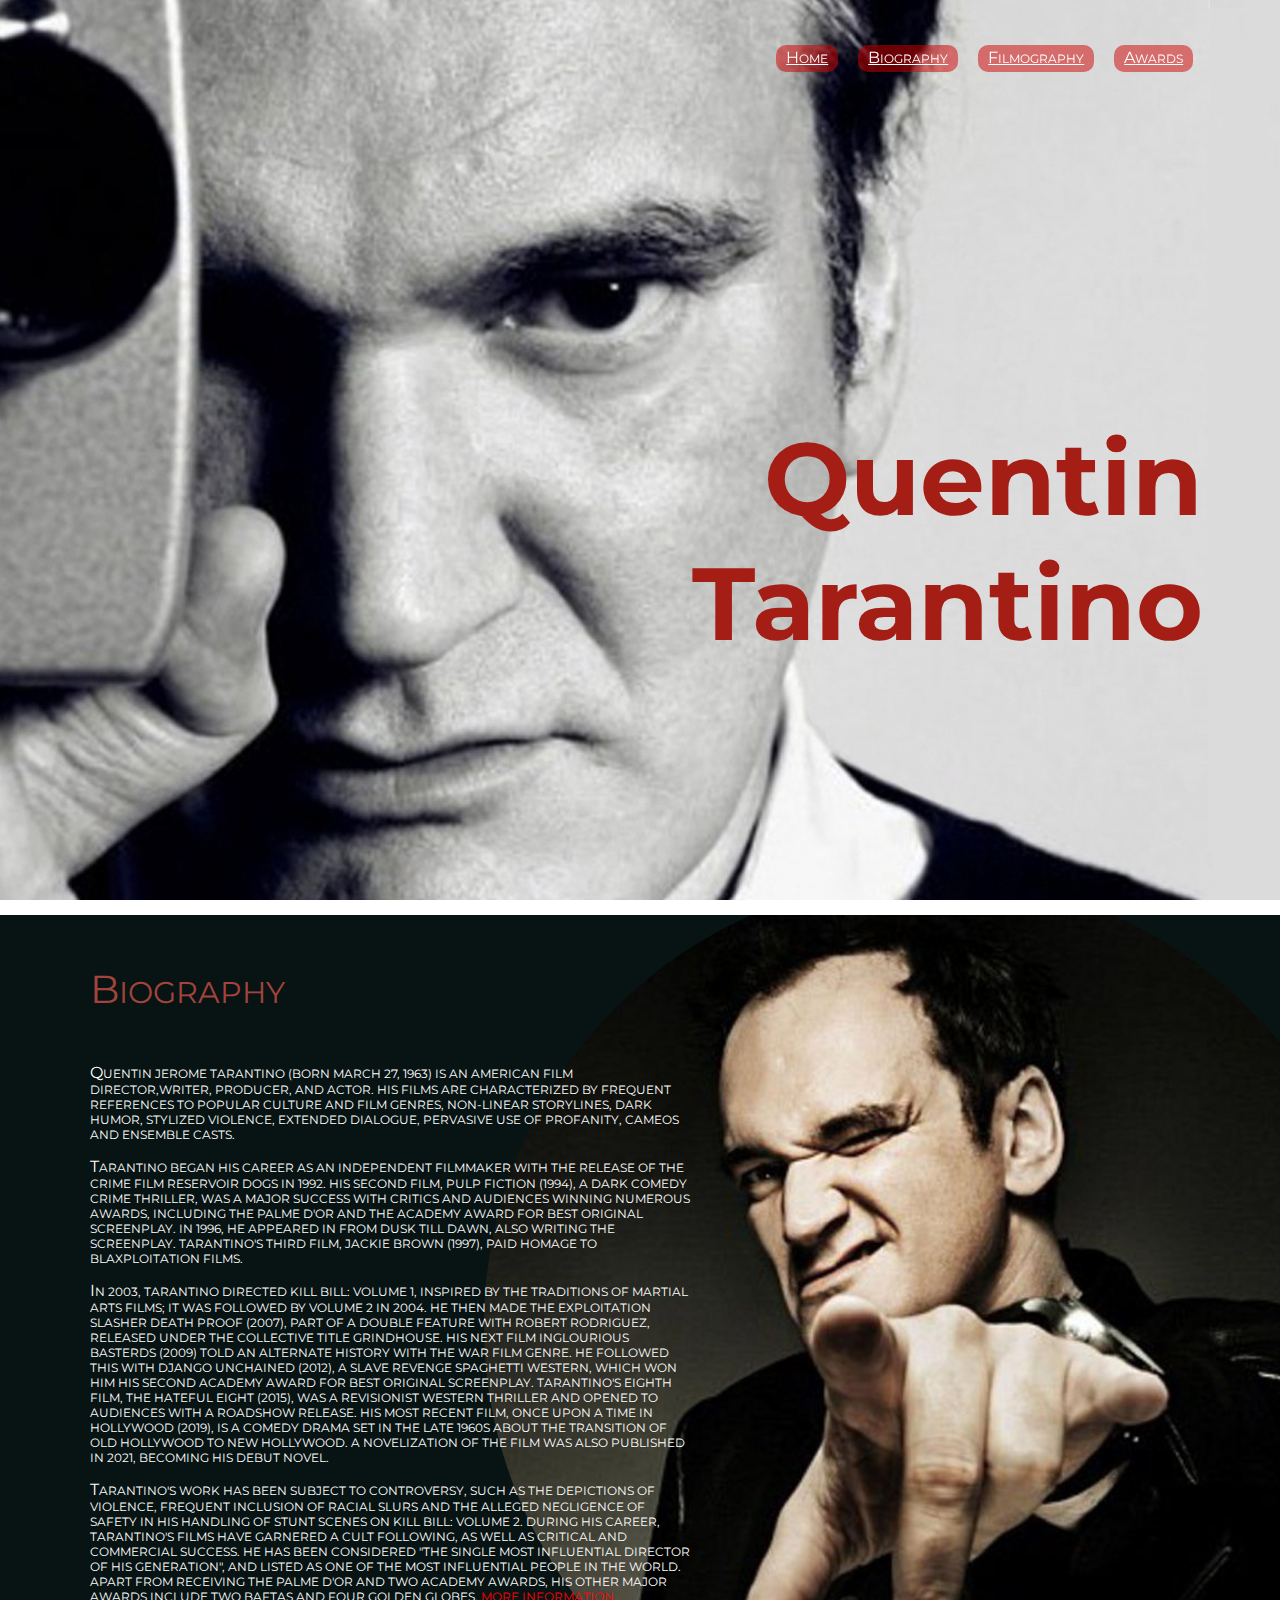
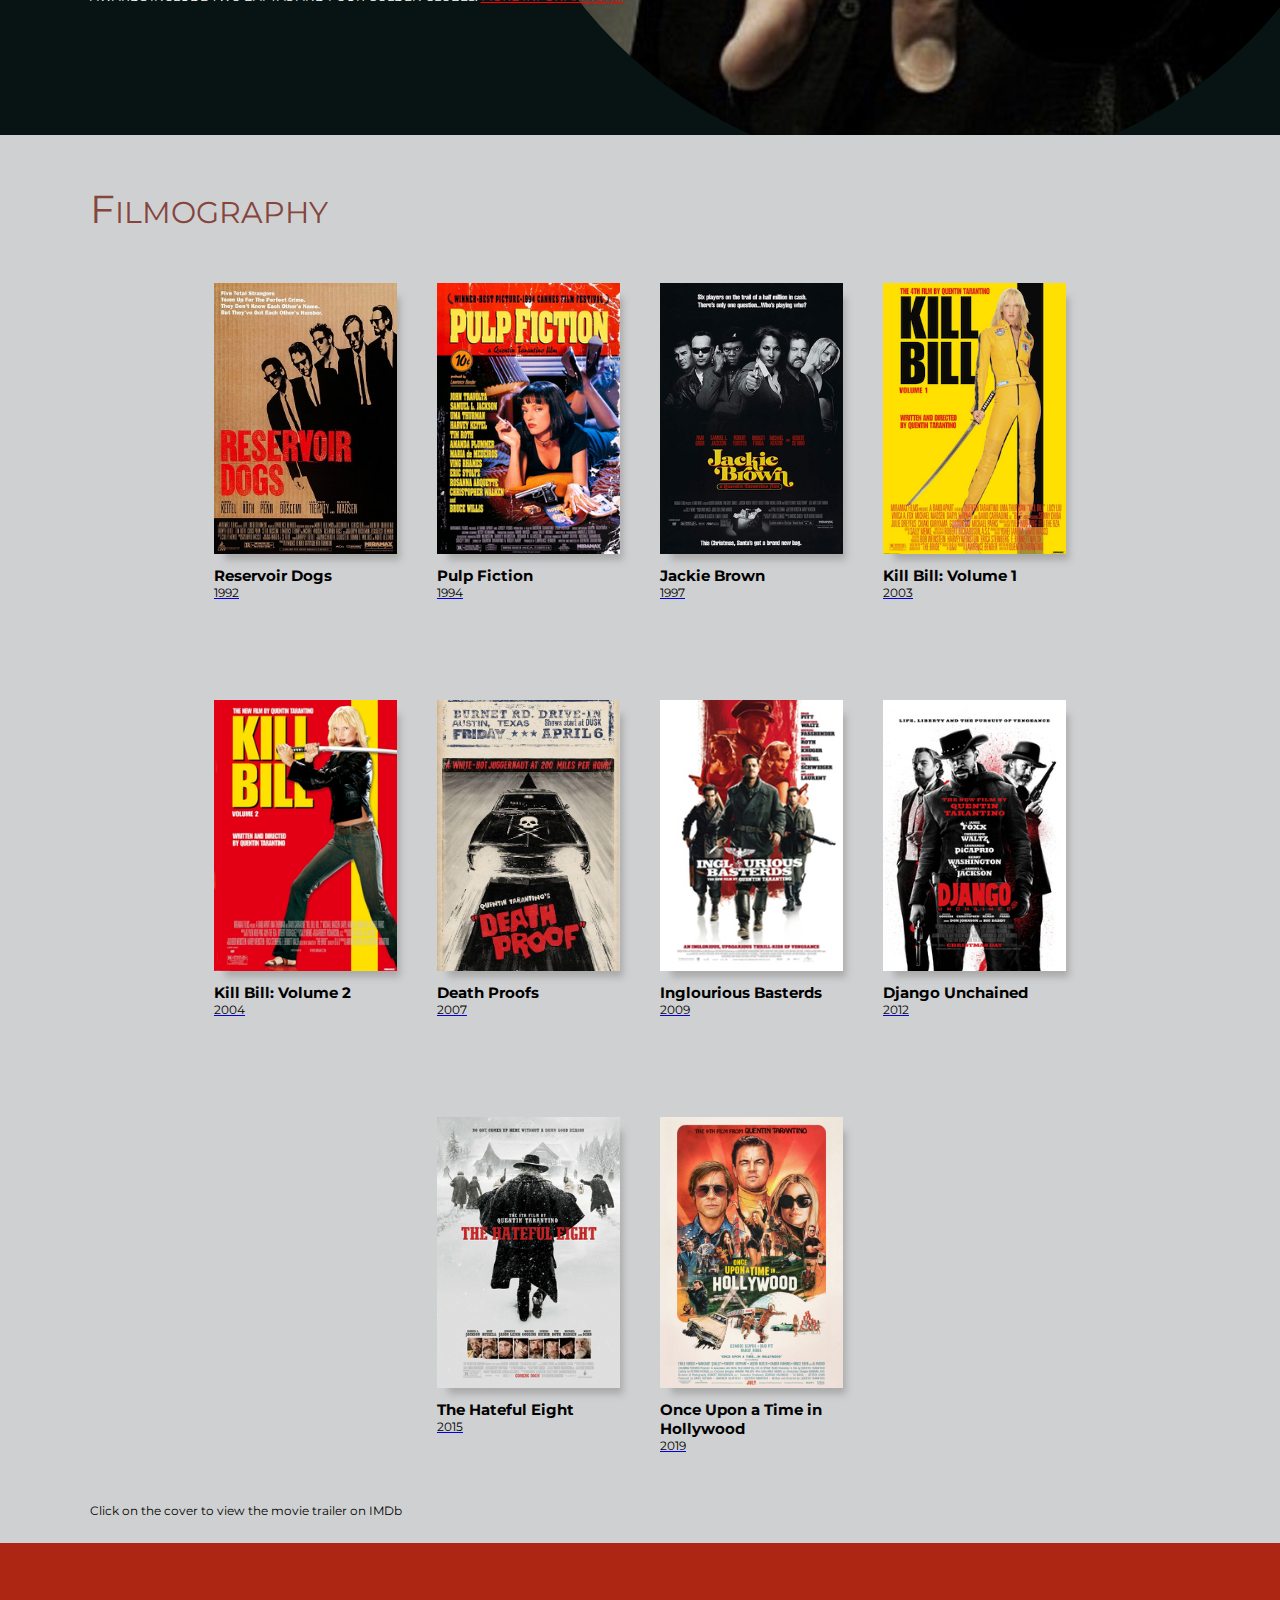
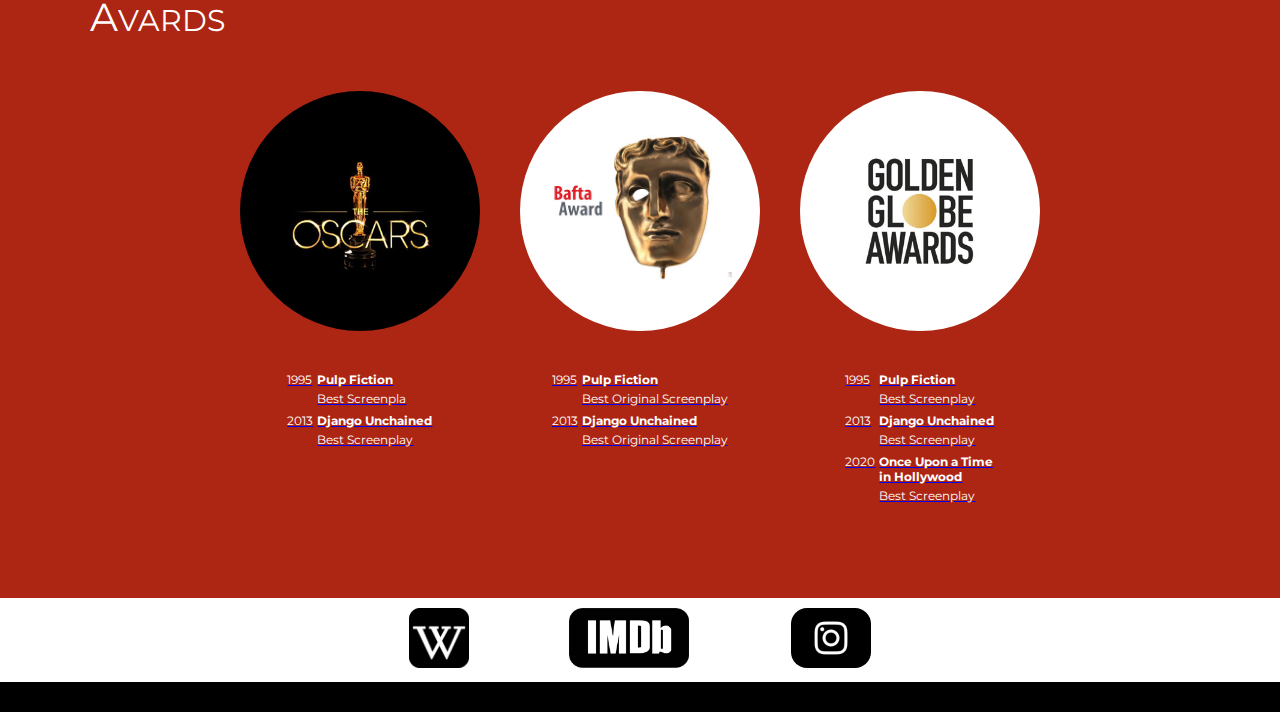
==== index.html @ 6a71b743 "Step1 Menu" ====
<!DOCTYPE html>
<html>
<head>
	<meta charset="utf-8">
	<meta name="viewport" content="width=device-width, initial-scale=1">
	<title>Quentin Tarantino</title>
	<link rel="stylesheet" type="text/css" href="style.css">
	<link rel="preconnect" href="https://fonts.googleapis.com">
	<link rel="preconnect" href="https://fonts.gstatic.com" crossorigin>
	<link href="https://fonts.googleapis.com/css2?family=Montserrat:wght@200;400;700&display=swap" rel="stylesheet">
</head>
<body>
	<header>
		
	</header>
<!-- Content of the document -->
	<main class="mane-contayner">
<!-- Верхнее меню навигации -->
		<!-- Для больших экранов -->
		<nav class="top-menu full-screen layer-2">
			<a class="top-menu" href="#home">HOME</a>
			<a class="top-menu" href="#biography">BIOGRAPHY</a>
			<a class="top-menu" href="#filmography">FILMOGRAPHY</a>
			<a class="top-menu" href="#awards">AWARDS</a>
		</nav>
		<!-- Для маленькиз экранов -->
		<div class="side-menu-button layer-2">X</div>
		<nav class="side-menu small-screen layer-2">
			<a class="side-menu" href="#home">HOME</a>
			<a class="side-menu" href="#biography">BIOGRAPHY</a>
			<a class="side-menu" href="#filmography">FILMOGRAPHY</a>
			<a class="side-menu" href="#awards">AWARDS</a>
		</nav>

<!-- Страница 01 -->
		<section class="page-01 herro-name layer-0">
			<div id="herro-name">
				<p>Quentin<br>Tarantino</p>
			</div>
		</section>
		<!-- Вспомогательный элемент для отображения первой страницы -->
		<section id="home" class="page-01-additional">
			<div class="page-01-additional"></div>
		</section>

		<!-- Страница 02 -->
		<section id="biography" class="page-02 herro-biography layer-1">
			<article class="herro-biography layer-2">
				<header class="herro-biography">
					<p class="header">BIOGRAPHY</p>
				</header>
				<main class="herro-biography">
					<p class="article-text-p1">
						QUENTIN JEROME TARANTINO (BORN MARCH 27, 1963) IS AN AMERICAN FILM DIRECTOR,WRITER, PRODUCER, AND ACTOR. HIS FILMS ARE CHARACTERIZED BY FREQUENT REFERENCES TO POPULAR CULTURE AND FILM GENRES, NON-LINEAR STORYLINES, DARK HUMOR, STYLIZED VIOLENCE, EXTENDED DIALOGUE, PERVASIVE USE OF PROFANITY, CAMEOS AND ENSEMBLE CASTS. 
					</p>
					<p class="article-text-p2">
						TARANTINO BEGAN HIS CAREER AS AN INDEPENDENT FILMMAKER WITH THE RELEASE OF THE CRIME FILM RESERVOIR DOGS IN 1992. HIS SECOND FILM, PULP FICTION (1994), A DARK COMEDY CRIME THRILLER, WAS A MAJOR SUCCESS WITH CRITICS AND AUDIENCES WINNING NUMEROUS AWARDS, INCLUDING THE PALME D'OR AND THE ACADEMY AWARD FOR BEST ORIGINAL SCREENPLAY. IN 1996, HE APPEARED IN FROM DUSK TILL DAWN, ALSO WRITING THE SCREENPLAY. TARANTINO'S THIRD FILM, JACKIE BROWN (1997), PAID HOMAGE TO BLAXPLOITATION FILMS.
					</p>
					<p class="article-text-p3">
						IN 2003, TARANTINO DIRECTED KILL BILL: VOLUME 1, INSPIRED BY THE TRADITIONS OF MARTIAL ARTS FILMS; IT WAS FOLLOWED BY VOLUME 2 IN 2004. HE THEN MADE THE EXPLOITATION SLASHER DEATH PROOF (2007), PART OF A DOUBLE FEATURE WITH ROBERT RODRIGUEZ, RELEASED UNDER THE COLLECTIVE TITLE GRINDHOUSE. HIS NEXT FILM INGLOURIOUS BASTERDS (2009) TOLD AN ALTERNATE HISTORY WITH THE WAR FILM GENRE. HE FOLLOWED THIS WITH DJANGO UNCHAINED (2012), A SLAVE REVENGE SPAGHETTI WESTERN, WHICH WON HIM HIS SECOND ACADEMY AWARD FOR BEST ORIGINAL SCREENPLAY. TARANTINO'S EIGHTH FILM, THE HATEFUL EIGHT (2015), WAS A REVISIONIST WESTERN THRILLER AND OPENED TO AUDIENCES WITH A ROADSHOW RELEASE. HIS MOST RECENT FILM, ONCE UPON A TIME IN HOLLYWOOD (2019), IS A COMEDY DRAMA SET IN THE LATE 1960S ABOUT THE TRANSITION OF OLD HOLLYWOOD TO NEW HOLLYWOOD. A NOVELIZATION OF THE FILM WAS ALSO PUBLISHED IN 2021, BECOMING HIS DEBUT NOVEL.
					</p>
					<p class="article-text-p4">
						TARANTINO'S WORK HAS BEEN SUBJECT TO CONTROVERSY, SUCH AS THE DEPICTIONS OF VIOLENCE, FREQUENT INCLUSION OF RACIAL SLURS AND THE ALLEGED NEGLIGENCE OF SAFETY IN HIS HANDLING OF STUNT SCENES ON KILL BILL: VOLUME 2. DURING HIS CAREER, TARANTINO'S FILMS HAVE GARNERED A CULT FOLLOWING, AS WELL AS CRITICAL AND COMMERCIAL SUCCESS. HE HAS BEEN CONSIDERED "THE SINGLE MOST INFLUENTIAL DIRECTOR OF HIS GENERATION", AND LISTED AS ONE OF THE MOST INFLUENTIAL PEOPLE IN THE WORLD. APART FROM RECEIVING THE PALME D'OR AND TWO ACADEMY AWARDS, HIS OTHER MAJOR AWARDS INCLUDE TWO BAFTAS AND FOUR GOLDEN GLOBES. <a class="article-text-p4" href="https://en.wikipedia.org/wiki/Quentin_Tarantino">
						MORE INFORMATION...</a>
					</p>
				</main>					
			</article>
			<div class="herro-biography">
				<img class="herro-biography" src="Images/back-ground-02.jpg" alt="">
			</div>
		</section>


<!-- Страница 03 -->
		<section id="filmography" class="page-03 herro-filmography layer-1">
			<article class="herro-filmography">
				<header class="herro-filmography">
					<p>FILMOGRAPHY</p>
				</header>
				<Main class="herro-filmography">
	<!-- Описание фильма 01-->
					<a href="https://www.imdb.com/video/vi3028484377/?playlistId=tt0105236?ref_=ext_shr_lnk" target="_blank" class="movie">
						<div class="cover">
							<img src="Images/movie-01.png" alt="No image">
						</div>
						<div class="movie-name">
							<p>Reservoir Dogs</p>
						</div>
						<div class="movie-year">
							<p>1992</p>
						</div>
					</a>
	<!-- Конец описания фильма -->

	<!-- Описание фильма 02-->
					<a href="https://www.imdb.com/video/vi2620371481/?playlistId=tt0110912?ref_=ext_shr_lnk" target="_blank" class="movie">
						<div class="cover">
							<img src="Images/movie-02.jpg" alt="No image">
						</div>
						<div class="movie-name">
							<p>Pulp Fiction</p>
						</div>
						<div class="movie-year">
							<p>1994</p>
						</div>
					</a>
				<!-- Конец описания фильма -->

					<!-- Описание фильма 03-->
					<a href="https://www.imdb.com/video/vi1667021593/?playlistId=tt0119396?ref_=ext_shr_lnk" target="_blank" class="movie">
						<div class="cover">
							<img src="Images/movie-03.png" alt="No image">
						</div>
						<div class="movie-name">
							<p>Jackie Brown</p>
						</div>
						<div class="movie-year">
							<p>1997</p>
						</div>
					</a>
				<!-- Конец описания фильма -->

					<!-- Описание фильма 04-->
					<a href="https://www.imdb.com/video/vi3102711321/?playlistId=tt0266697?ref_=ext_shr_lnk" target="_blank" class="movie">
						<div class="cover">
							<img src="Images/movie-04.png" alt="No image">
						</div>
						<div class="movie-name">
							<p>Kill Bill: Volume 1</p>
						</div>
						<div class="movie-year">
							<p>2003</p>
						</div>
					</a>
				<!-- Конец описания фильма -->

					<!-- Описание фильма 05-->
					<a href="https://www.imdb.com/video/vi405667865/?playlistId=tt0378194?ref_=ext_shr_lnk" target="_blank" class="movie">
						<div class="cover">
							<img src="Images/movie-05.png" alt="No image">
						</div>
						<div class="movie-name">
							<p>Kill Bill: Volume 2</p>
						</div>
						<div class="movie-year">
							<p>2004</p>
						</div>
					</a>
				<!-- Конец описания фильма -->

					<!-- Описание фильма 06-->
					<a href="https://www.imdb.com/video/vi840277017/?playlistId=tt1028528?ref_=ext_shr_lnk" target="_blank" class="movie">
						<div class="cover">
							<img src="Images/movie-06.png" alt="No image">
						</div>
						<div class="movie-name">
							<p>Death Proofs</p>
						</div>
						<div class="movie-year">
							<p>2007</p>
						</div>
					</a>
				<!-- Конец описания фильма 07-->

					<!-- Описание фильма -->
					<a href="https://www.imdb.com/video/vi3738173977/?playlistId=tt0361748?ref_=ext_shr_lnk" target="_blank" class="movie">
						<div class="cover">
							<img src="Images/movie-07.jpg" alt="No image">
						</div>
						<div class="movie-name">
							<p>Inglourious Basterds</p>
						</div>
						<div class="movie-year">
							<p>2009</p>
						</div>
					</a>
				<!-- Конец описания фильма -->

					<!-- Описание фильма 08-->
					<a href="https://www.imdb.com/video/vi2291574553/?playlistId=tt1853728?ref_=ext_shr_lnk" target="_blank" class="movie">
						<div class="cover">
							<img src="Images/movie-08.jpg" alt="No image">
						</div>
						<div class="movie-name">
							<p>Django Unchained</p>
						</div>
						<div class="movie-year">
							<p>2012</p>
						</div>
					</a>
				<!-- Конец описания фильма -->

					<!-- Описание фильма 09-->
					<a href="https://www.imdb.com/video/vi2079306521/?playlistId=tt3460252?ref_=ext_shr_lnk" target="_blank" class="movie">
						<div class="cover">
							<img src="Images/movie-09.jpg" alt="No image">
						</div>
						<div class="movie-name">
							<p>The Hateful Eight</p>
						</div>
						<div class="movie-year">
							<p>2015</p>
						</div>
					</a>
				<!-- Конец описания фильма -->

					<!-- Описание фильма 10-->
					<a href="https://www.imdb.com/video/vi1385741849/?playlistId=tt7131622?ref_=ext_shr_lnk" target="_blank" class="movie">
						<div class="cover">
							<img src="Images/movie-10.png" alt="No image">
						</div>
						<div class="movie-name">
							<p>Once Upon a Time in Hollywood</p>
						</div>
						<div class="movie-year">
							<p>2019</p>
						</div>
					</a>
				<!-- Конец описания фильма -->
			</Main>
			<footer class="herro-filmography">
				<p>Click on the cover to view the movie trailer on IMDb</p>
			</footer>
			</article>
		</section>


		<!-- Страница 04 -->
		<section id="awards" class="page-04 herro-avards layer-1">
			<article class="herro-avards">
				<header class="herro-avards">
					<p class="header">AVARDS</p>
				</header>
				<main class="herro-avards">
	<!-- Описание награды 01-->
					<a href="https://www.oscars.org/search/site/tarantino" target="_blank" class="avard">
						<div class="avard-image">
							<img src="Images/reward-01.jpg" alt="No image">
						</div>
						<table class="avard-date-table">
							<!-- blok 01 -->
							<tr>
								<td class="avard-year">1995</td>
								<td class="movie-name">Pulp Fiction</td>
							</tr>
							<tr>
								<td></td>
								<td class="avard-name">Best Screenpla</td>
							</tr>
							<!-- blok 02 -->
							<tr>
								<td class="avard-year">2013</td>
								<td class="movie-name">Django Unchained</td>
							</tr>
							<tr>
								<td></td>
								<td class="avard-name">Best Screenplay</td>
							</tr>
						</table>
					</a>

					<!-- Описание награды 02-->
					<a href="https://www.bafta.org/search/bafta/quentin" target="_blank" class="avard">
						<div class="avard-image">
							<img src="Images/reward-02.jpg" alt="No image">
						</div>
						<table class="avard-date-table">
							<!-- blok 01 -->
							<tr>
								<td class="avard-year">1995</td>
								<td class="movie-name">Pulp Fiction</td>
							</tr>
							<tr>
								<td></td>
								<td class="avard-name">Best Original Screenplay</td>
							</tr>
							<!-- blok 02 -->
							<tr>
								<td class="avard-year">2013</td>
								<td class="movie-name">Django Unchained</td>
							</tr>
							<tr>
								<td></td>
								<td class="avard-name">Best Original Screenplay</td>
							</tr>
						</table>
					</a>

					<!-- Описание награды 03-->
					<a href="https://www.goldenglobes.com/person/quentin-tarantino" target="_blank" class="avard">
						<div class="avard-image">
							<img src="Images/reward-03.jpg" alt="No image">
						</div>
						<table class="avard-date-table">
							<!-- blok 01 -->
							<tr>
								<td class="avard-year">1995</td>
								<td class="movie-name">Pulp Fiction</td>
							</tr>
							<tr>
								<td></td>
								<td class="avard-name">Best Screenplay</td>
							</tr>
							<!-- blok 02 -->
							<tr>
								<td class="avard-year">2013</td>
								<td class="movie-name">Django Unchained</td>
							</tr>
							<tr>
								<td></td>
								<td class="avard-name">Best Screenplay</td>
							</tr>
							<!-- blok 03 -->
							<tr>
								<td class="avard-year">2020</td>
								<td class="movie-name">Once Upon a Time<br> in Hollywood</td>
							</tr>
							<tr>
								<td></td>
								<td class="avard-name">Best Screenplay</td>
							</tr>
						</table>
					</a>

					<!-- Конец описания наград -->
				</main>
			</article>
		</section>
	</main>
	<footer class="final-footer layer-1">
		<a href="https://en.wikipedia.org/wiki/Quentin_Tarantino" target="_blank">
			<img id="wic" src="Images/icon-01.png" alt="">
		</a>
		<a href="https://www.imdb.com/name/nm0000233/?ref_=nv_sr_srsg_1" target="_blank">
			<img id="imdb" src="Images/icon-03.png" alt="">
		</a>
		<a href="https://www.instagram.com/tarantinoxx/" target="_blank">
			<img id="inst" src="Images/icon-02.jpg" alt="">
		</a>
		<div class="black-line"></div>
	</footer>
</body>
</html>
---- style.css ----
body{
	margin: 0;
}

*{
	margin: 0;
	font-family: Montserrat;

}

/*-------- Полоса меню ----------------*/
.top-menu{
	display: inline-block;
}

nav.top-menu{
	position: fixed;
	display: flex;
	top: 5%;
	right:6%;
	justify-content: space-around;
}

nav a{
	box-sizing: border-box;
	margin: 0 10px;
	padding: 3px 10px 5px 10px;
	font-size: 12px;
	color: rgb(255, 255, 255);
	background-color: rgba(210, 0, 0, 0.5);
	border-radius: 10px;
}

nav a:hover{
	background-color: rgb(200, 0, 0);
	transform: scale(1.2);
}

.side-menu-button{
	display: block;
}

/*-------- Первая станица -----------------*/
/*Начинаем описание первой страницы*/
section.page-01{
	display: block;
	position: fixed;
	top:0;
	left: 0;
	width: 100vw;
	height: 100vh;
	background-image: url("Images/back-ground-01.jpg");
	background-size: cover;

}

#herro-name{
	display: inline-block;
	position: absolute;
	bottom: 26%;
	right:6%;
	font-size: 8vw;
	font-weight: 700;
	color: rgb(165, 30, 22);
	text-align:right;
}

/* Дополнительная страница для верного отображения */
 .page-01-additional{
	display: inline-block;
	position: relative;
	width: 100vw;
	height: 100vh;

}

/*-------- Вторая станица ----------------*/
/*Начинаем описание второй страницы*/
section.page-02{
	display: inline-block;
	position: relative;
	min-height: 800px;
	background: rgb(8, 20, 20);
	width: 100%;
	padding-bottom: 20px;
	overflow: hidden;
}

/*Определяем свойство статьи*/
article.herro-biography{
	position: relative;
	left: 7%;
	width: 50%;
	max-width: 600px;
	color: white;
	margin-bottom: 20px;
}

/*Работаем с заголовком статьи*/
section.page-02 header{
	margin-top: 50px;
	margin-bottom: 50px;
	color: rgb(163 68 60);
	font-size: 30px;
}

/*Определяем текст статьи*/
article.herro-biography main p {
	font-size: 12px;
	margin-top: 15px;
}

/*Ссылка на Wik */
a.article-text-p4{
	color:red;
}

/* Вставляем изображение на страницу */
div.herro-biography{
	display: inline-block;
	position: absolute;
	right: -100px;
	top: calc((100% - 70vw)/ 2);
	width: 70vw;
	height: 70vw;
	border-radius: 50%;
	overflow: hidden;
}

img.herro-biography{
	position: relative;
	/* left: -150px; */
	width: 100%;
	height: 100%;
	object-fit: cover;

}

/*-------- Третья станица ----------------*/
section.page-03{
	display: inline-block;
	position: relative;
	width: 100%;
	/* height: 600px; */
	background-color: rgb(207 208 210);
}

/* Описываем статью для страницы */
article.herro-filmography{
display: inline-block;
position: relative;
left: 7%;
width: 86%;
margin: auto 0;

}
/* Описываем заголовок страницы */
section.page-03 header{
	display: block;
	font-size: 30px;
	color: rgb(133, 68, 60);
	margin-top: 50px;
	/* margin-bottom: 50px; */
}

/* Описываем блок с фильмами */
main.herro-filmography{
	position: relative;
	display:inline-flex;
	flex-direction: row;
	justify-content:center;
	flex-wrap: wrap;
	margin: 0 auto;
	top: 0;
	left: 0;
}

/*Описание блока одного фильма*/
main.herro-filmography a.movie{
	display: inline-block;
	margin-top: 50px;
	margin-bottom: 50px;
	margin-left: 20px;
	margin-right: 20px;
	/* border: 3px solid black; */
	transition: all 0.5s;
}
/*Маштабирвание при наведении курсора*/
main.herro-filmography a.movie:hover {
	transform: scale(1.1);
}

/* Описание обложки фильма */
main.herro-filmography div.cover{
	display: block;
	width: 183px;
	height: 271px;
	box-shadow: 7px 10px 7px -4px #aaaaaa;
}

/*Описание картинки фильма*/
div.cover img{
	width: 100%;
	height: 100%;
	object-fit: cover;
}

/* Описание названия фильма */
main.herro-filmography div.movie-name{
	display: inline-block;
	color: black;
	font-weight: 700;
	font-size: 15px;
	margin-top: 12px;
	width: 183px;
}

/* Описание год фильма */
main.herro-filmography div.movie-year{
	display: block;
	color: black;
	font-weight: 400;
	font-size: 12px;
	text-decoration: none;
}
div.movie-year p{
	text-decoration: none;
}

/*Описание футера*/
footer.herro-filmography{
	color: black;
	font-size: 12px;
	margin-bottom: 25px;
}




/*-------- Четвертая станица ----------------*/
section.page-04{
	display: inline-block;
	position: relative;
	width: 100%;
	/* height: 600px; */
	background-color: rgb(173, 37, 19);
}

/* Описываем статью для наград */
article.herro-avards{
	display: inline-block;
	position: relative;
	left: 7%;
	width: 86%;
	margin: auto 0;
	
	}
	/* Описываем заголовок страницы */
	article.herro-avards header{
		display: block;
		font-size: 30px;
		color: white;
		margin-top: 50px;
		/* margin-bottom: 50px; */
	}

/* Описываем блок с наградами */
main.herro-avards{
	display:inline-flex;
	flex-direction: row;
	justify-content:center;
	flex-wrap: wrap;
	width: 100%;}

/*Описание блока одной награды*/
main.herro-avards a.avard{
	display: inline-block;
	margin-top: 50px;
	margin-bottom: 50px;
	margin-left: 20px;
	margin-right: 20px;
	/* border: 3px solid black; */
	transition: all 0.5s;
}
/*Трансформирование при наведении*/
main.herro-avards a.avard:hover {
	transform: scale(1.1);
}

/*Описание картинки награды*/
div.avard-image img{
	display: block;
	width: 240px;
	height: 240px;
	object-fit: cover;
	border-radius: 50%;
}

/*Описание таблицы награды*/
table.avard-date-table{
	color: white;
	font-size: 12px;
	text-decoration: none;
	margin: 3vw auto;
}
/*Форматирование таблицы*/
.avard-date-table .movie-name{
	font-weight: 700;
	height: 3px;
}
.avard-date-table .avard-name{
	height: 18px;
}
.avard-date-table td{
	vertical-align: top;
}

/*-------- Страница футера ----------------*/
footer.final-footer{
	display: inline-flex;
	position: relative;
	flex-direction: row;
	width: 100%;
	flex-wrap: wrap;
	justify-content: center;
	background-color: white;
}

/*Настройка картинок*/
footer.final-footer img{
	height: 60px;
	margin: 10px 50px;
}

/*Срезать уголки на Inst*/
#inst{
	display: block;
	border-radius: 16px;
	overflow: hidden;
}
/* черная линия*/
div.black-line{
	width: 100%;
	height: 30px;
	background-color: black;
}

/* -----------Общие настройки стилей----------- */
/*Определяем первую букву в статье*/ 
article.herro-biography p:first-letter,
 a.top-menu:first-letter,
 header.herro-filmography p:first-letter,
 article.herro-avards header:first-letter
 {
	font-size: 1.3em;
}

.layer-0{
	z-index: 0;
}

.layer-1{
	z-index: 1;
}

.layer-2{
	z-index: 2;
}

/* Этим мы убираем зазоры между страницами */
main.mane-contayner{
	font-size: 0;
}

/*Добавлено для плавной прокрутки*/
html {
  scroll-behavior: smooth;
}


/* >>>>>> Мобильная адаптация 480 px<<<<<<< */
@media screen and (max-width: 480px) {
	nav.full-screen{
		display: none;
	}
	
	.side-menu-button{
		display: block;
		position: relative;
		background-color: black;
		/* width: 20px;
		height: 20px; */
		font-size: 50px;
		color: white;
		text-align: right;
	}
}
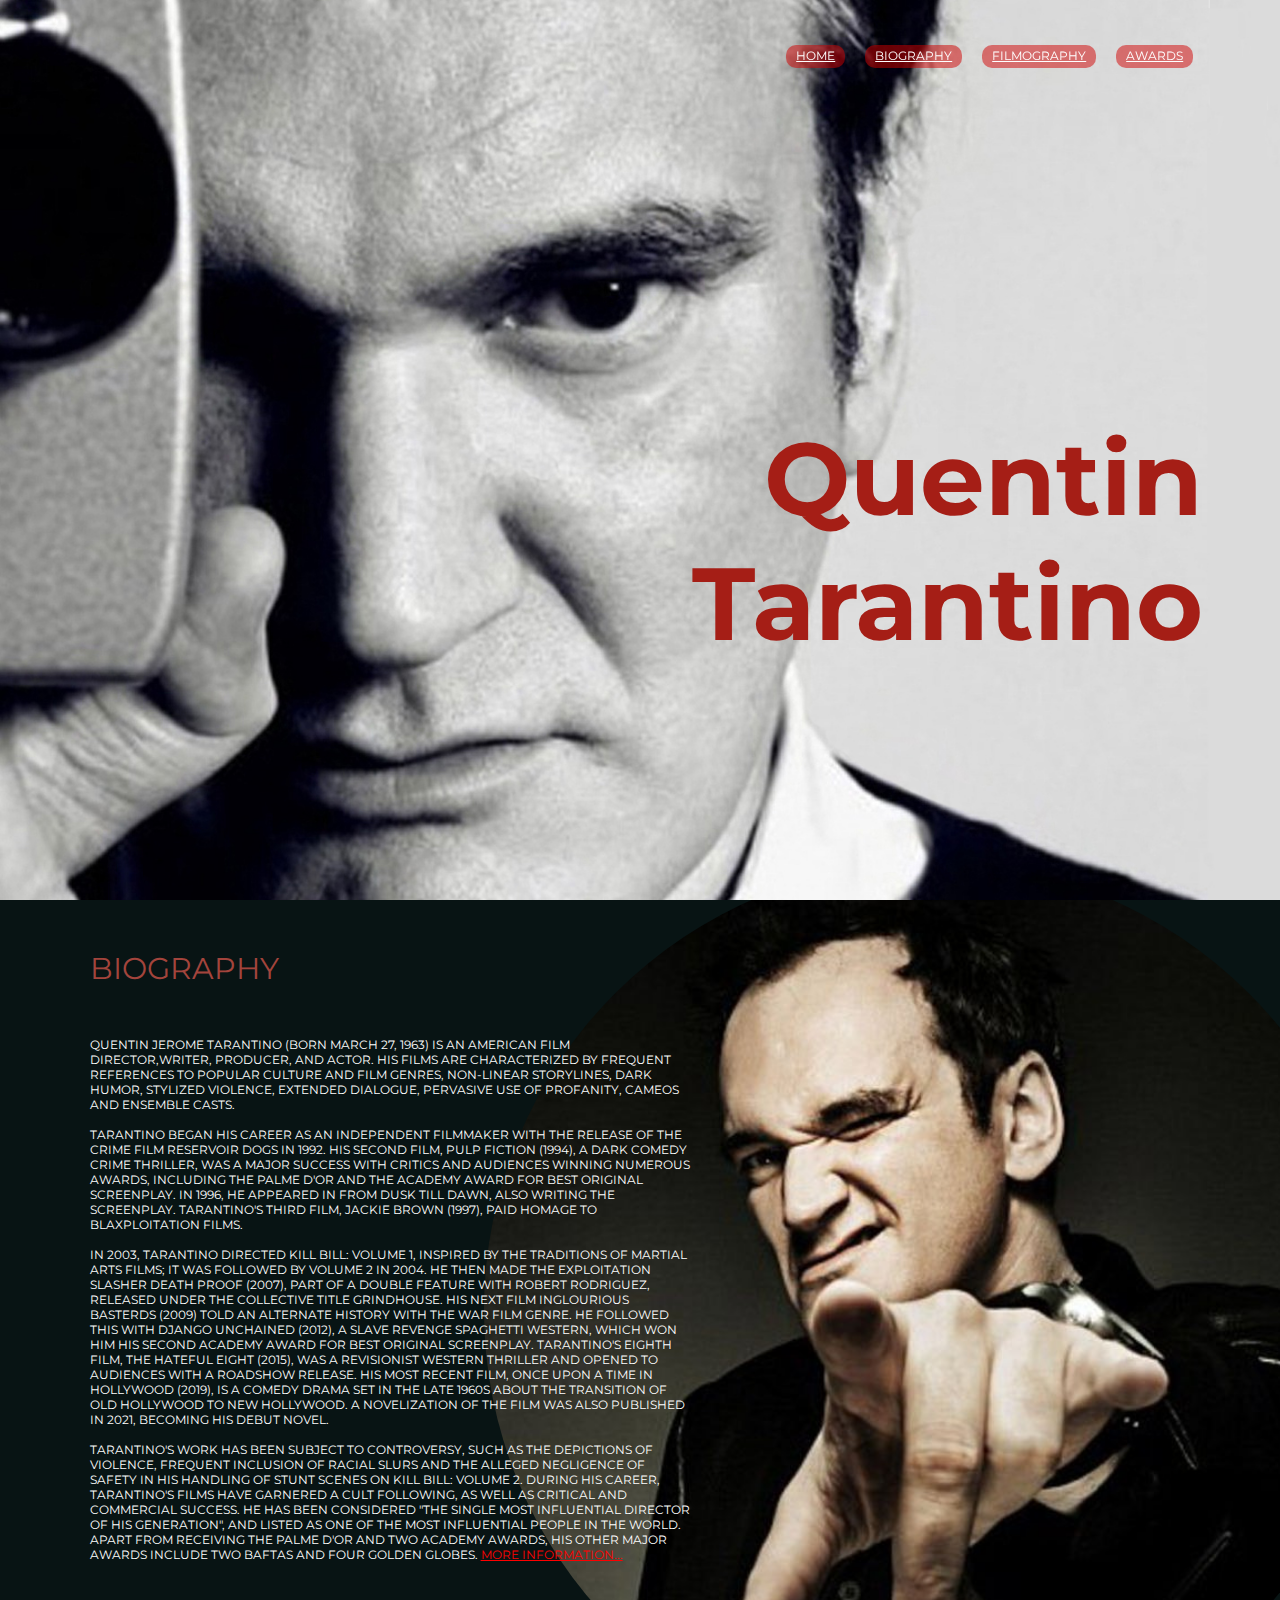
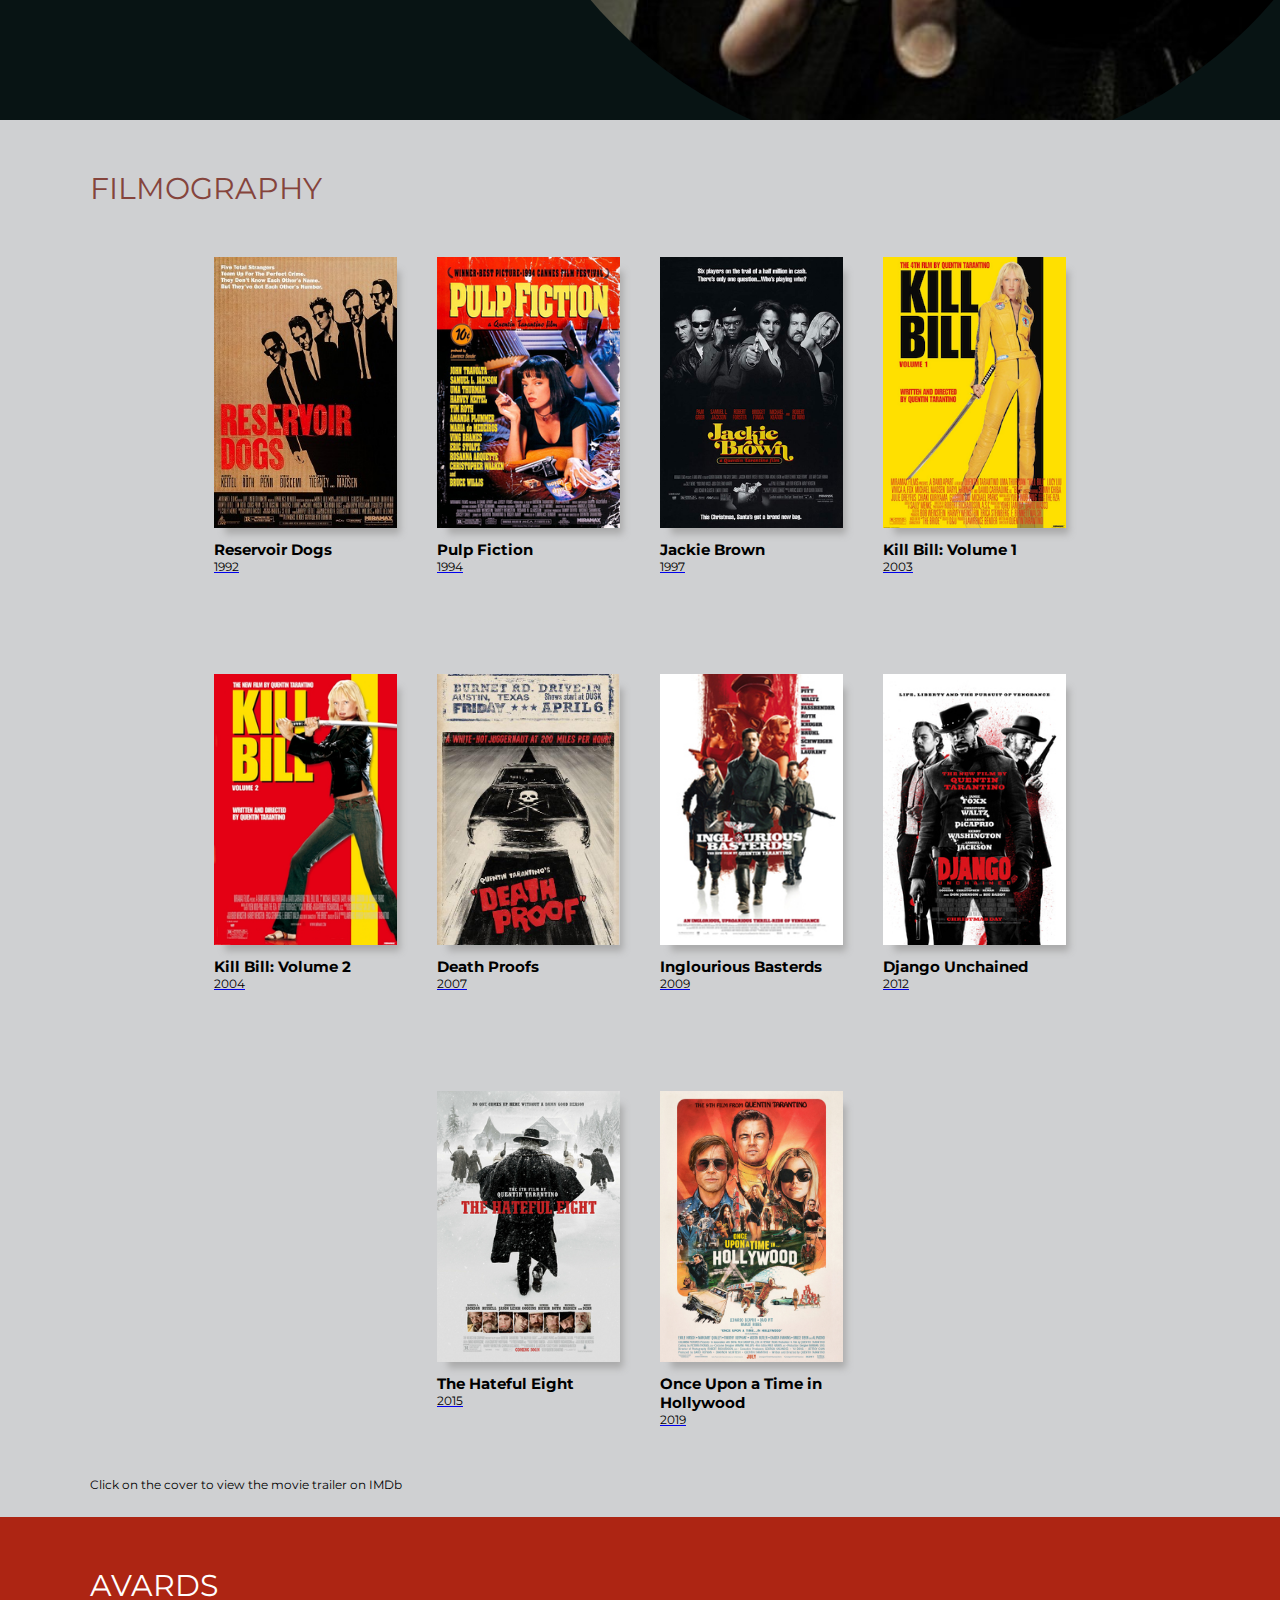
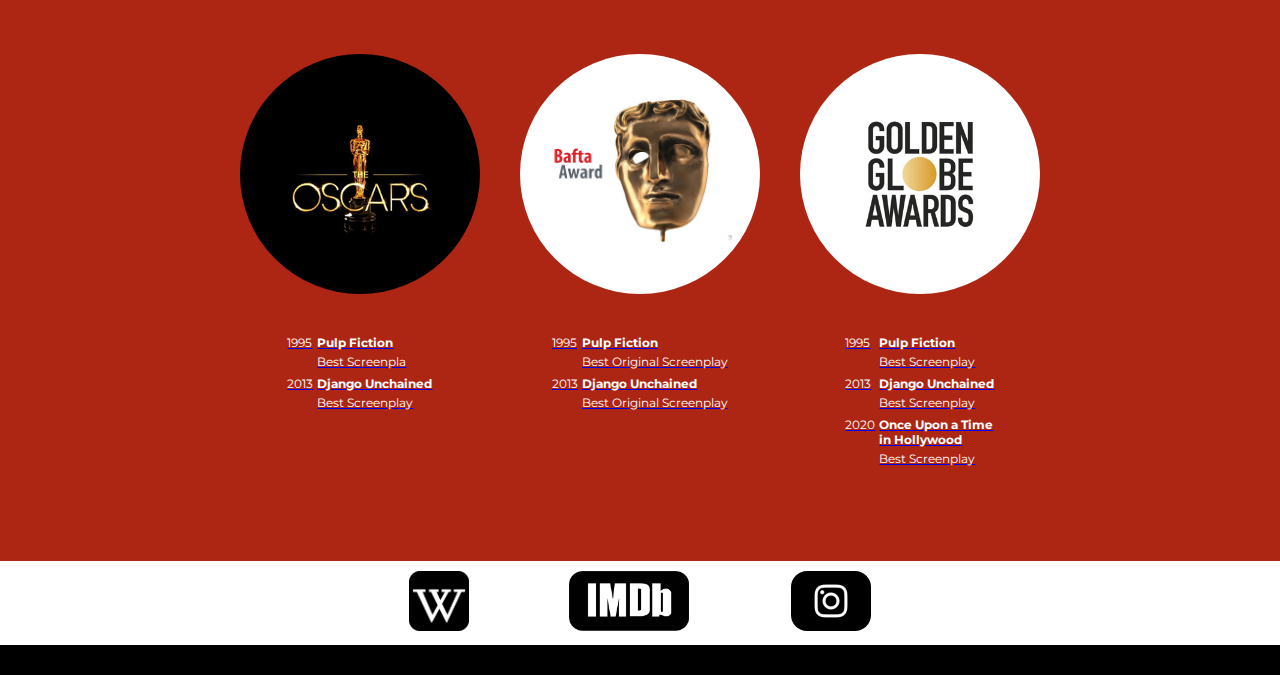
==== commit a530ae99: "Finished the side menu" ====
--- a/index.html
+++ b/index.html
@@ -24,12 +24,13 @@
 			<a class="top-menu" href="#awards">AWARDS</a>
 		</nav>
 		<!-- Для маленькиз экранов -->
-		<div class="side-menu-button layer-2">X</div>
-		<nav class="side-menu small-screen layer-2">
-			<a class="side-menu" href="#home">HOME</a>
-			<a class="side-menu" href="#biography">BIOGRAPHY</a>
-			<a class="side-menu" href="#filmography">FILMOGRAPHY</a>
-			<a class="side-menu" href="#awards">AWARDS</a>
+		<div class="side-menu-button layer-2" onclick="OpenSideMenu()">☰</div>
+		<nav id="side-menu" class="side-menu small-screen layer-2" style="width:0%">
+			<a class="side-menu cansel" onclick="CloseSideMenu()">X</a>
+			<a class="side-menu" href="#home" onclick="CloseSideMenu()">HOME</a>
+			<a class="side-menu" href="#biography" onclick="CloseSideMenu()">BIOGRAPHY</a>
+			<a class="side-menu" href="#filmography" onclick="CloseSideMenu()">FILMOGRAPHY</a>
+			<a class="side-menu" href="#awards" onclick="CloseSideMenu()">AWARDS</a>
 		</nav>
 
 <!-- Страница 01 -->
@@ -339,5 +340,14 @@
 		</a>
 		<div class="black-line"></div>
 	</footer>
+
+	<script>
+		function OpenSideMenu(){
+			document.getElementById("side-menu").style.width = "100%"
+		}
+		function CloseSideMenu(){
+			document.getElementById("side-menu").style.width = "0%"
+		}
+	</script>
 </body>
 </html>--- a/style.css
+++ b/style.css
@@ -21,7 +21,7 @@
 	justify-content: space-around;
 }
 
-nav a{
+nav a.top-menu{
 	box-sizing: border-box;
 	margin: 0 10px;
 	padding: 3px 10px 5px 10px;
@@ -31,15 +31,47 @@
 	border-radius: 10px;
 }
 
-nav a:hover{
+nav a.top-menu:hover{
 	background-color: rgb(200, 0, 0);
 	transform: scale(1.2);
 }
 
+/* >>>>>> Мобильная адаптация меню px<<<<<<< */
 .side-menu-button{
 	display: block;
 }
 
+nav.side-menu{
+	display: flex;
+	flex-direction: column;
+	box-sizing: border-box;
+	position: fixed;
+	background-color: black;
+	top: 0;
+	left: 0;
+	/* width: 100%; */
+	height: 100%;
+	overflow: hidden;
+	transition: 0.5s;
+}
+
+nav a.side-menu{
+	display: inline-flex;
+	background-color: red;
+	color: white;
+	font-size: 30px;
+	text-decoration: none;
+	font-weight: 700;
+	margin: 10px 30px;
+	padding: 20px;
+	align-items: center;
+	justify-content: center;
+	border-radius: 10px;
+}
+
+nav a.cansel{
+	width: 80px;
+}
 /*-------- Первая станица -----------------*/
 /*Начинаем описание первой страницы*/
 section.page-01{
@@ -350,7 +382,7 @@
 article.herro-biography p:first-letter,
  a.top-menu:first-letter,
  header.herro-filmography p:first-letter,
- article.herro-avards header:first-letter
+ article.herro-avards header:first-letter,
  {
 	font-size: 1.3em;
 }
@@ -385,14 +417,19 @@
 	}
 	
 	.side-menu-button{
-		display: block;
-		position: relative;
-		background-color: black;
-		/* width: 20px;
-		height: 20px; */
+		display: flex;
+		position: fixed;
+		background-color: rgba(210, 0, 0, 0.5);
+		top: 0;
+		right: 0;
+		margin-right: 10px;
+		margin-top: 10px;
+		width: 75px;
+		height: 75px;
+		border-radius: 10px;
 		font-size: 50px;
 		color: white;
-		text-align: right;
+		justify-content: center;
 	}
 }
 
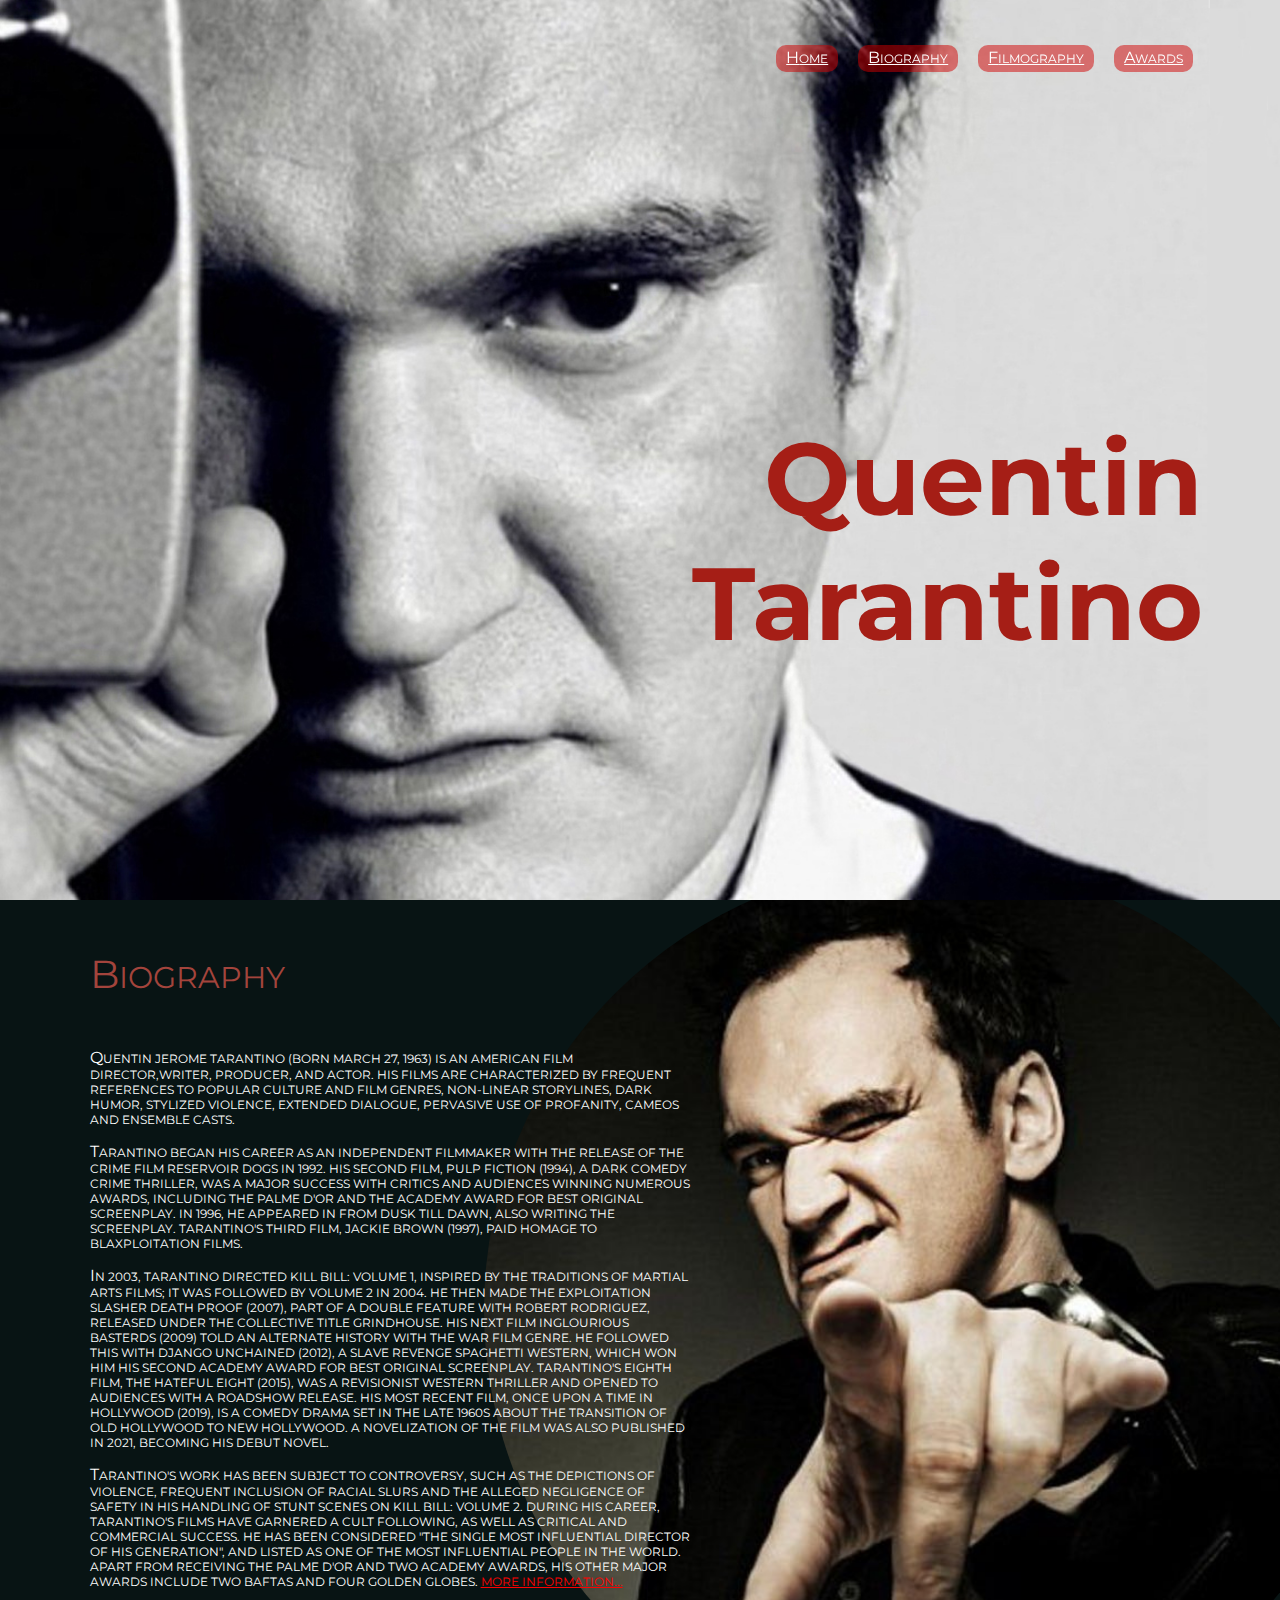
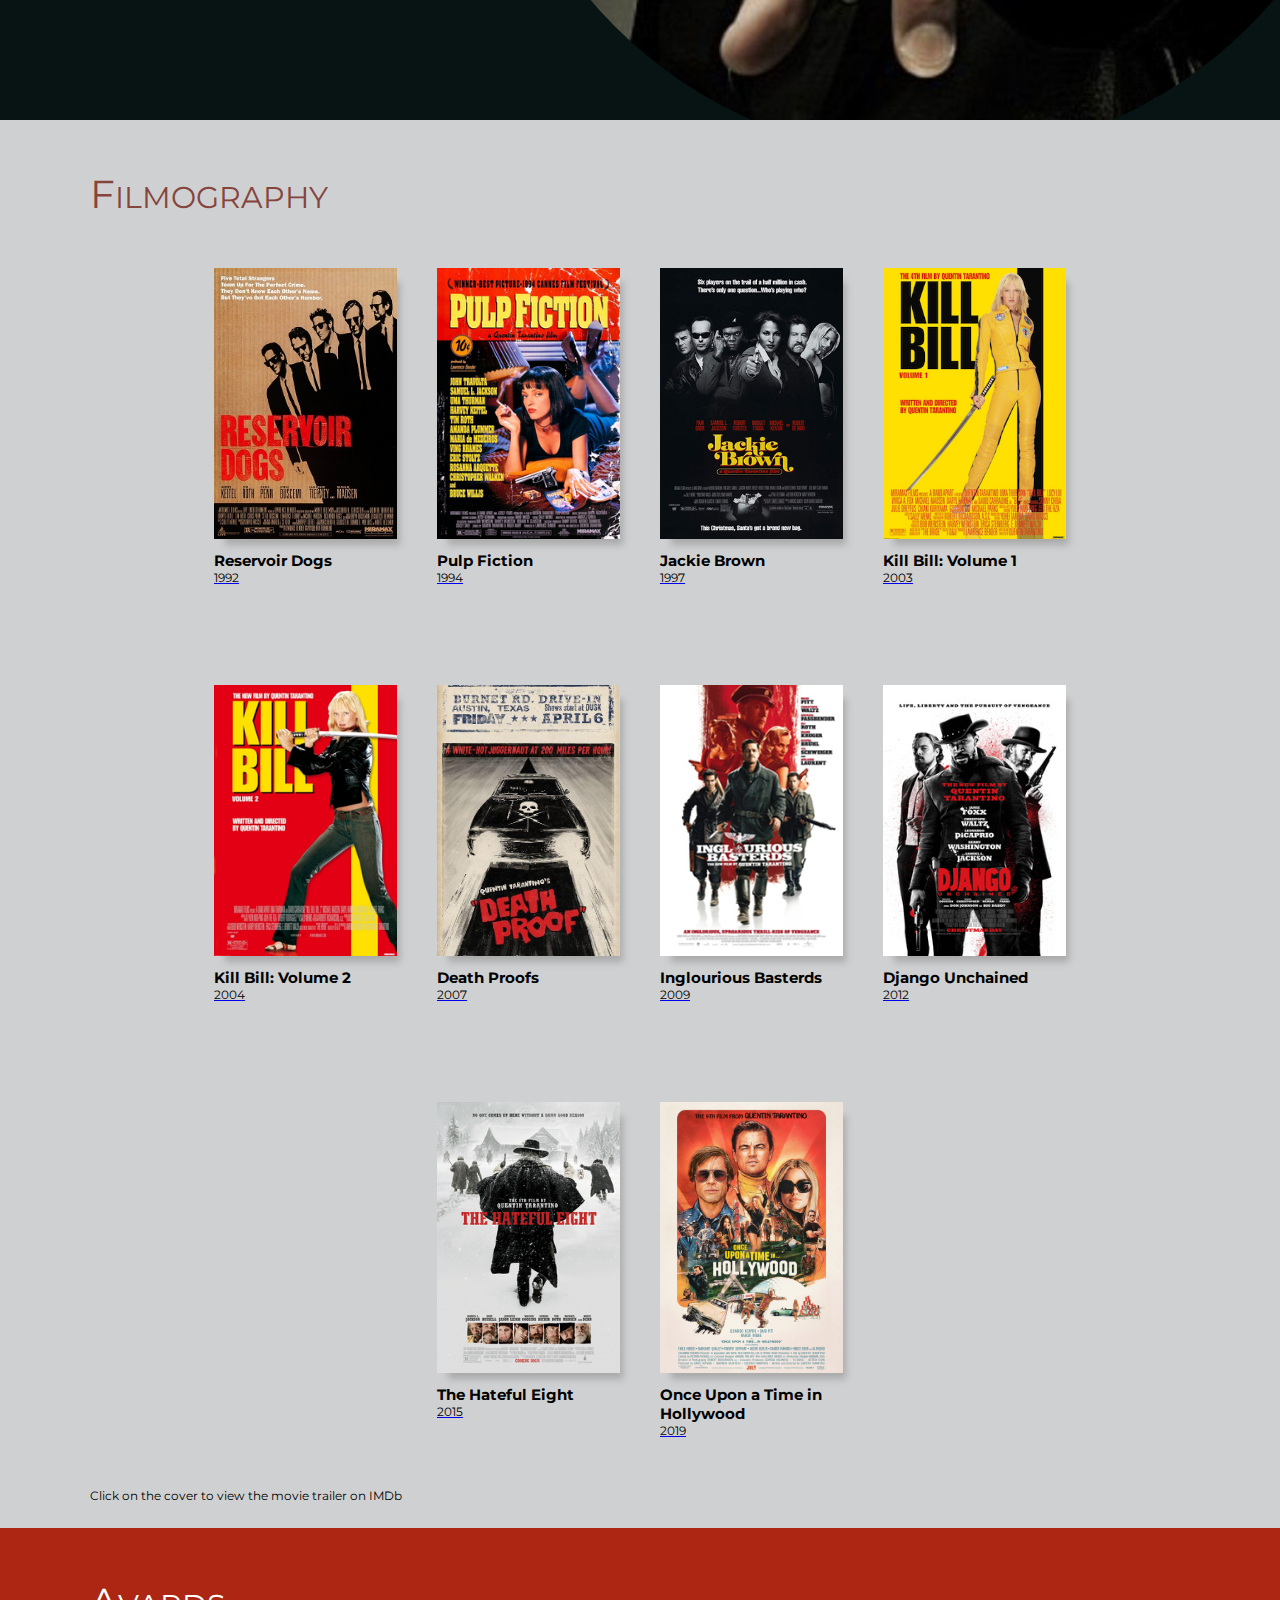
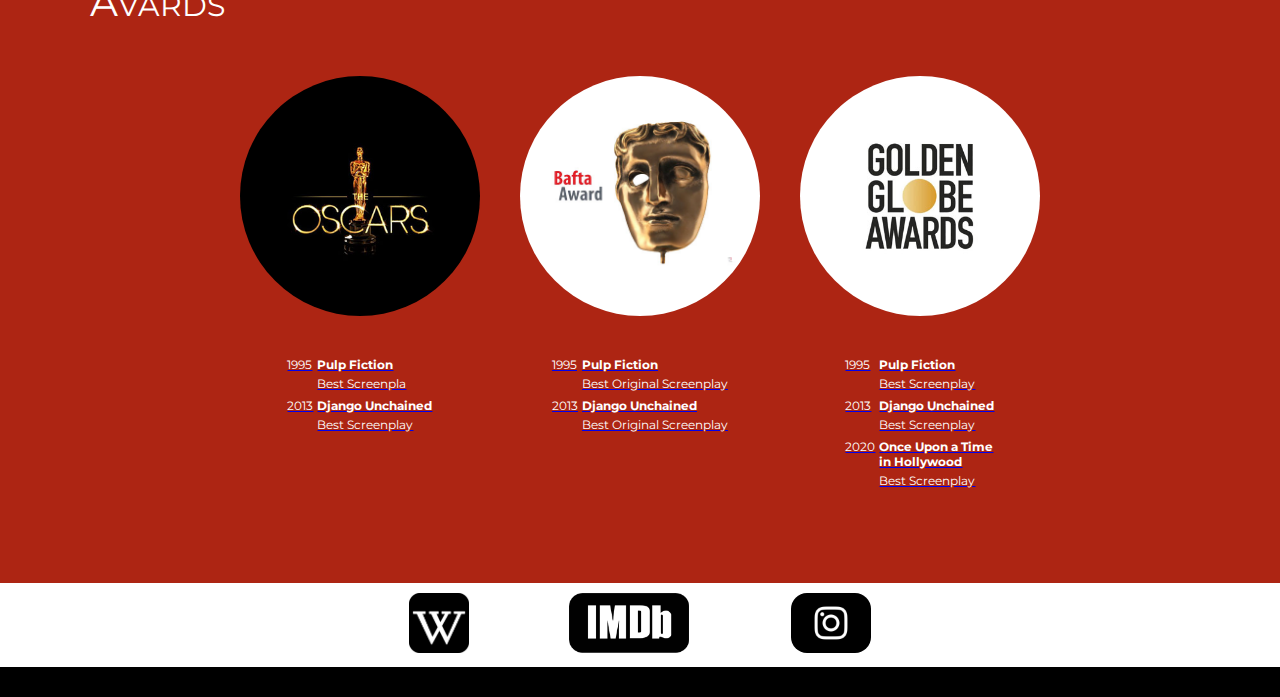
==== commit bab95548: "End of adaptation v1" ====
--- a/index.html
+++ b/index.html
@@ -38,6 +38,7 @@
 			<div id="herro-name">
 				<p>Quentin<br>Tarantino</p>
 			</div>
+			<img class="page-01 herro-name" src="Images/back-ground-01.jpg" alt="" >
 		</section>
 		<!-- Вспомогательный элемент для отображения первой страницы -->
 		<section id="home" class="page-01-additional">
--- a/style.css
+++ b/style.css
@@ -97,6 +97,12 @@
 	text-align:right;
 }
 
+	/*Скрываем фото на фоне*/
+	img.herro-name{
+		display:none;
+	}
+
+
 /* Дополнительная страница для верного отображения */
  .page-01-additional{
 	display: inline-block;
@@ -382,7 +388,7 @@
 article.herro-biography p:first-letter,
  a.top-menu:first-letter,
  header.herro-filmography p:first-letter,
- article.herro-avards header:first-letter,
+ article.herro-avards header:first-letter
  {
 	font-size: 1.3em;
 }
@@ -410,12 +416,113 @@
 }
 
 
+/* >>>>>> Мобильная адаптация 800 px<<<<<<< */
+
+@media screen and (max-width: 800px){
+	/*-------- Первая станица -----------------*/
+/*Начинаем описание первой страницы*/
+	section.page-01{
+		display: block;
+		position: fixed;
+		top:0;
+		left: 0;
+		width: 100vw;
+		height: 100vh;
+		background-image:none;
+		background-color: red;
+		background-size: cover;
+
+	}
+	/*Настраиваем фото на странице*/
+	img.herro-name{
+		display:inline-block;
+		position: relative;
+		width:150%;
+		top:33%;
+		margin: auto;
+	}
+	#herro-name{
+		display: inline-block;
+		position: absolute;
+		top: 14%;
+		right:6%;
+		font-size: 13vw;
+		font-weight: 700;
+		color: rgb(255, 255, 255);
+		text-align:right;
+	}	
+	/*-------- Вторая станица -----------------*/
+	section.page-02{
+		display: inline-flex;
+		flex-wrap: wrap;
+		position: relative;
+		width: 100%;
+		overflow: hidden;
+	}
+	/*Определяем свойство статьи*/
+	article.herro-biography{
+		display: flex;
+		flex-wrap: wrap;
+		flex-direction: column;
+		/* position: relative; */
+		left: 5%;
+		max-width: initial;
+		width: 90%;
+		color: white;
+		margin-bottom: 20px;
+	}
+
+	/*Работаем с заголовком статьи*/
+	section.page-02 header{
+		margin-top: 50px;
+		margin-bottom: 50px;
+		color: rgb(163 68 60);
+		font-size: 30px;
+	}
+
+	/*Определяем текст статьи*/
+	article.herro-biography main p {
+		font-size: 12px;
+		margin-top: 15px;
+	}
+
+	/*Ссылка на Wik */
+	a.article-text-p4{
+		color:red;
+	}
+
+	/* Вставляем изображение на страницу */
+	div.herro-biography{
+		display: flex;
+		position: relative;
+		/* display: inline-block; */
+		/* position: absolute; */
+		right: 0px;
+		order: -1;
+		/* top: calc((100% - 70vw)/ 2); */
+		width: 100%;
+		border-radius: initial;
+		overflow: hidden;
+	}
+
+	img.herro-biography{
+		display: flex;
+		position: relative;
+		width: 100%;
+		height: 100%;
+		object-fit: cover;
+
+	}
+}
+
 /* >>>>>> Мобильная адаптация 480 px<<<<<<< */
 @media screen and (max-width: 480px) {
+
 	nav.full-screen{
 		display: none;
 	}
-	
+	/*-------- Меню  ----------------*/
+
 	.side-menu-button{
 		display: flex;
 		position: fixed;
@@ -431,5 +538,30 @@
 		color: white;
 		justify-content: center;
 	}
-}
-
+
+	/*-------- Третья станица ----------------*/
+/*Описание блока одного фильма*/
+main.herro-filmography a.movie{
+	display: inline-block;
+	margin-top: 20px;
+	margin-bottom: 20px;
+	margin-left: 10px;
+	margin-right: 10px;
+	/* border: 3px solid black; */
+	transition: all 0.5s;
+}
+
+	/*-------- Четвертая станица ----------------*/
+/*Описание блока одной награды*/
+main.herro-avards a.avard{
+	display: inline-block;
+	margin-top: 10px;
+	margin-bottom: 10px;
+	margin-left: 20px;
+	margin-right: 20px;
+	/* border: 3px solid black; */
+	transition: all 0.5s;
+}
+
+}
+
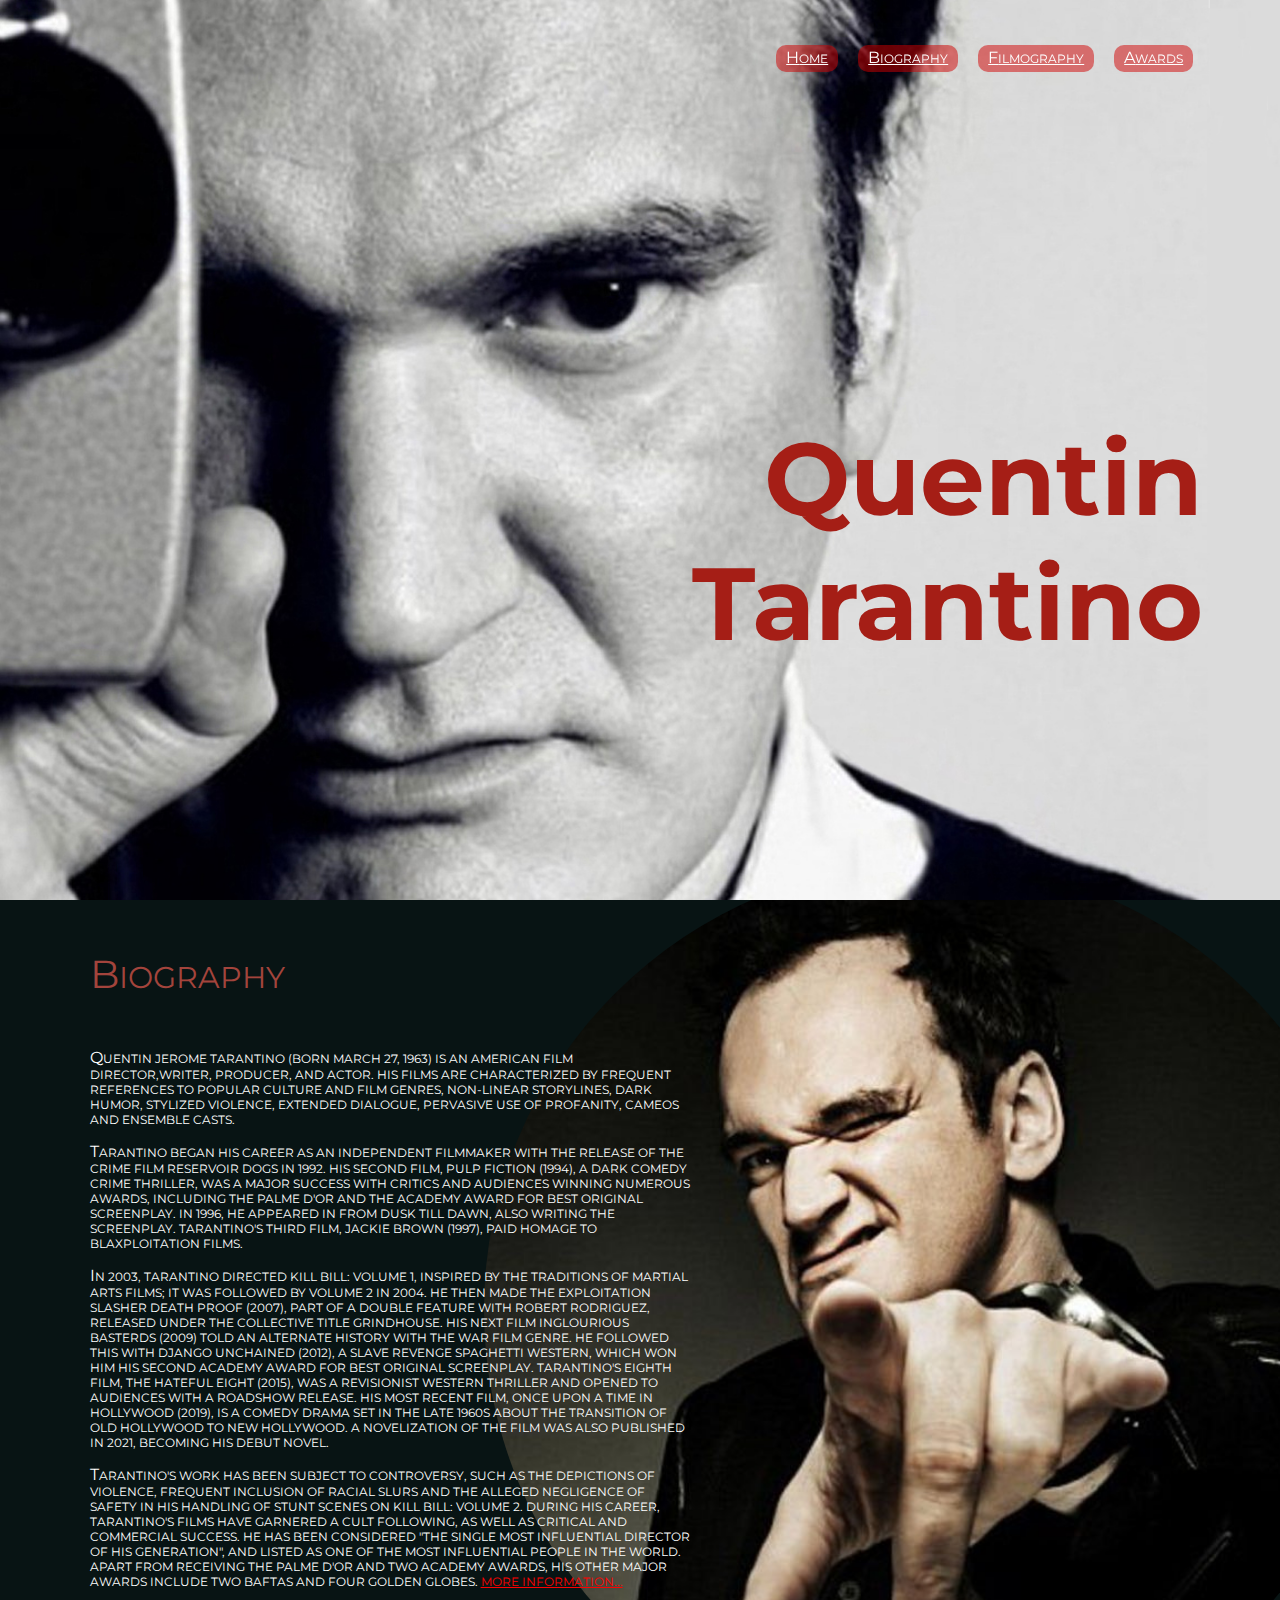
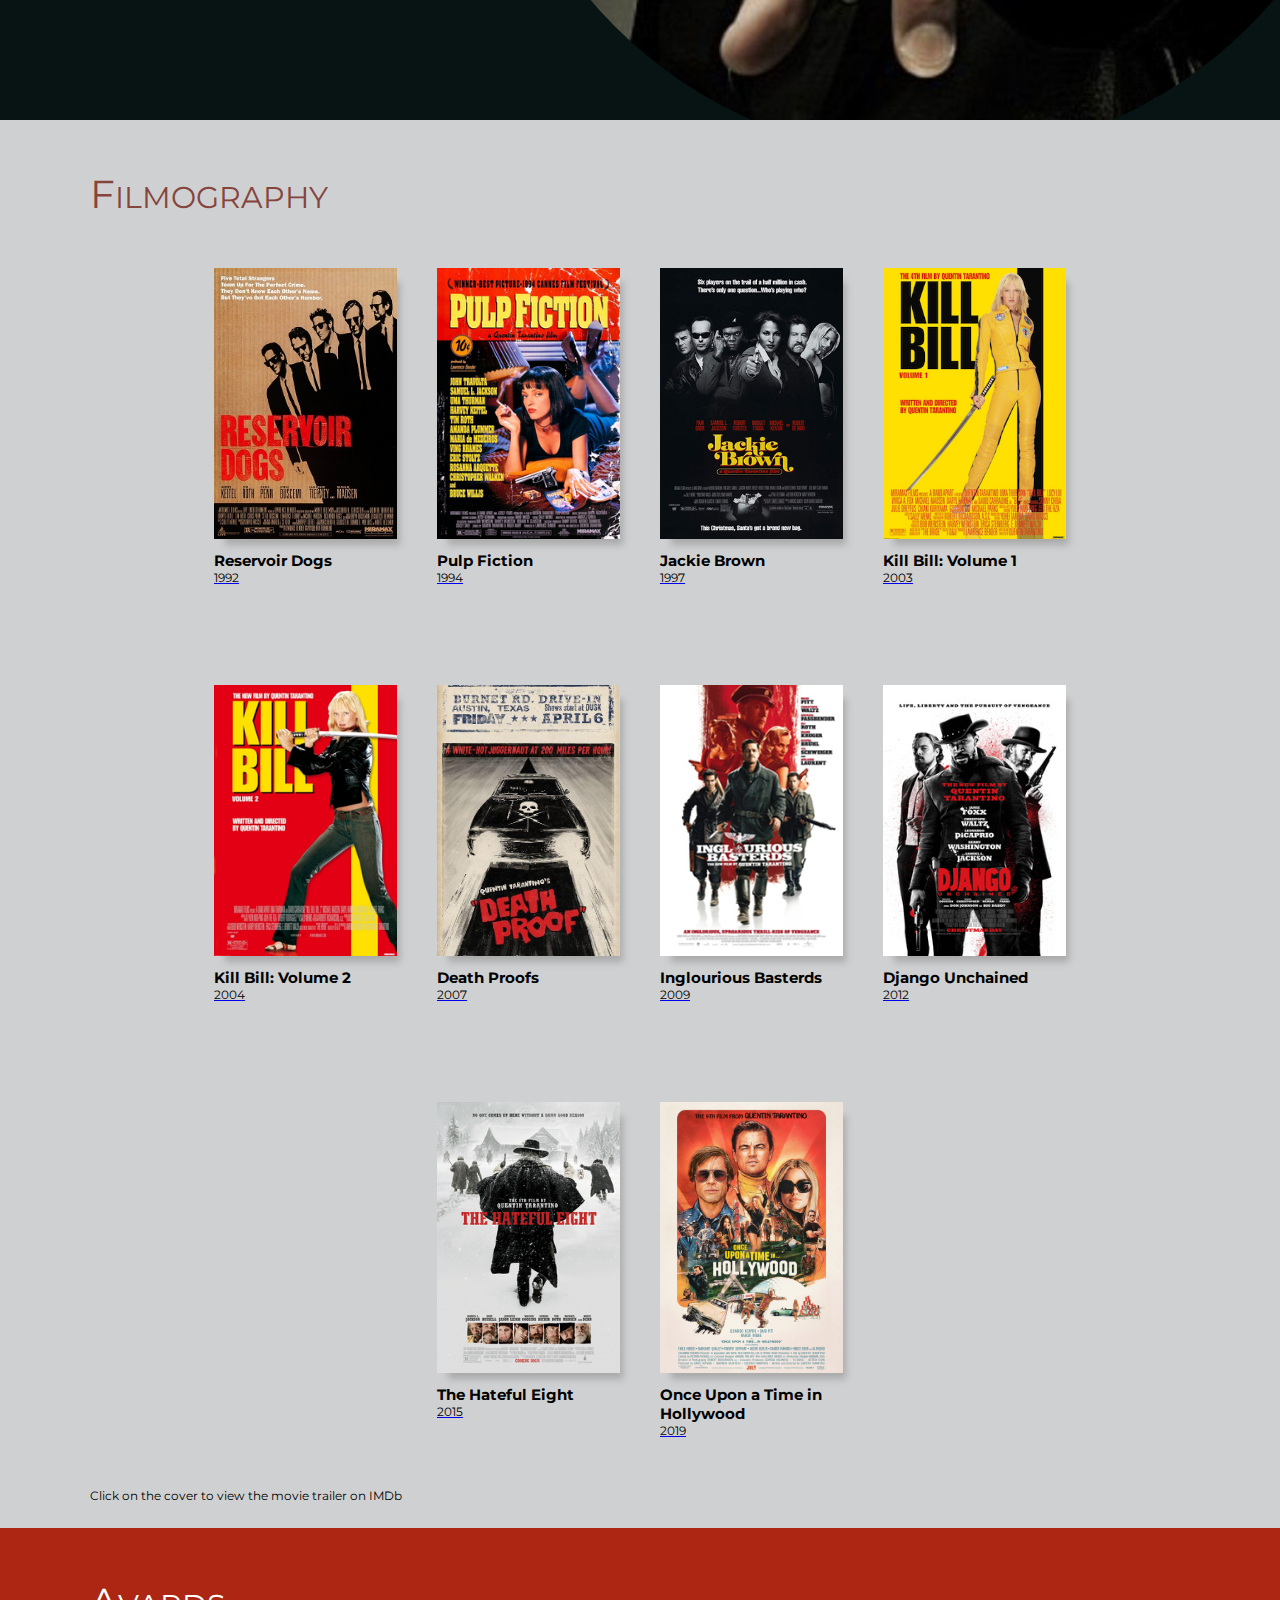
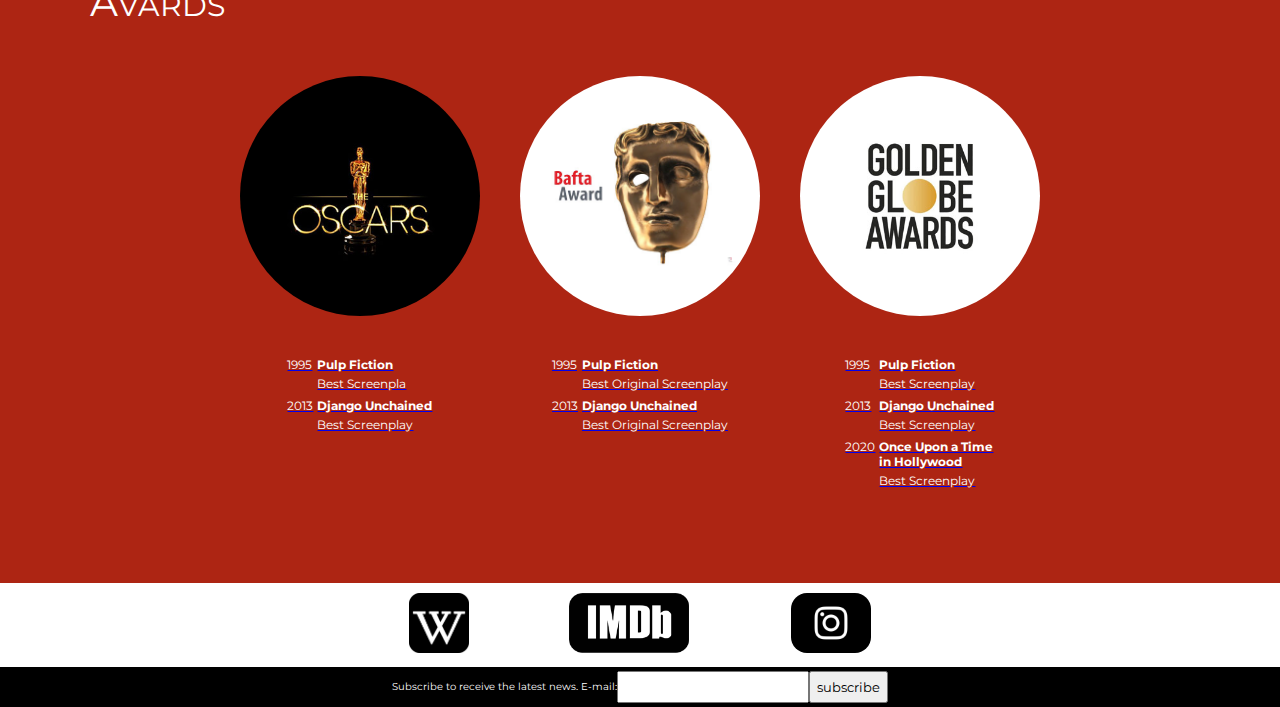
==== commit 9a1308a1: "Last changes" ====
--- a/index.html
+++ b/index.html
@@ -72,7 +72,7 @@
 			</div>
 		</section>
 
-
+ 
 <!-- Страница 03 -->
 		<section id="filmography" class="page-03 herro-filmography layer-1">
 			<article class="herro-filmography">
@@ -339,7 +339,16 @@
 		<a href="https://www.instagram.com/tarantinoxx/" target="_blank">
 			<img id="inst" src="Images/icon-02.jpg" alt="">
 		</a>
-		<div class="black-line"></div>
+		<div class="black-line">
+			<form action="">
+				<p>
+					<label for="email-address">Subscribe to receive the latest news.   E-mail:</label>  
+					<input type="email" name="email-address">
+					<button type="button">subscribe</button>
+				</p>
+				
+			</form>
+		</div>
 	</footer>
 
 	<script>
--- a/style.css
+++ b/style.css
@@ -7,7 +7,7 @@
 	font-family: Montserrat;
 
 }
-
+  
 /*-------- Полоса меню ----------------*/
 .top-menu{
 	display: inline-block;
@@ -57,7 +57,7 @@
 
 nav a.side-menu{
 	display: inline-flex;
-	background-color: red;
+	background-color: rgb(173, 37, 19);
 	color: white;
 	font-size: 30px;
 	text-decoration: none;
@@ -378,9 +378,29 @@
 }
 /* черная линия*/
 div.black-line{
-	width: 100%;
-	height: 30px;
+	display: inline-flex;
+	width: 100%;
+	height: 40px;
 	background-color: black;
+	justify-content: center;
+	align-items: center;
+}
+
+.black-line form{
+	display: flex;
+	height: 80%;
+	margin: auto 10px;
+	align-items:stretch;
+}
+
+.black-line p{
+	display: flex;
+	color: white;
+	font-size: 10px;
+}
+
+.black-line p label{
+	align-self: center;
 }
 
 /* -----------Общие настройки стилей----------- */
@@ -419,38 +439,7 @@
 /* >>>>>> Мобильная адаптация 800 px<<<<<<< */
 
 @media screen and (max-width: 800px){
-	/*-------- Первая станица -----------------*/
-/*Начинаем описание первой страницы*/
-	section.page-01{
-		display: block;
-		position: fixed;
-		top:0;
-		left: 0;
-		width: 100vw;
-		height: 100vh;
-		background-image:none;
-		background-color: red;
-		background-size: cover;
-
-	}
-	/*Настраиваем фото на странице*/
-	img.herro-name{
-		display:inline-block;
-		position: relative;
-		width:150%;
-		top:33%;
-		margin: auto;
-	}
-	#herro-name{
-		display: inline-block;
-		position: absolute;
-		top: 14%;
-		right:6%;
-		font-size: 13vw;
-		font-weight: 700;
-		color: rgb(255, 255, 255);
-		text-align:right;
-	}	
+		
 	/*-------- Вторая станица -----------------*/
 	section.page-02{
 		display: inline-flex;
@@ -526,7 +515,7 @@
 	.side-menu-button{
 		display: flex;
 		position: fixed;
-		background-color: rgba(210, 0, 0, 0.5);
+		background-color: rgba(173, 37, 19, 0.5);
 		top: 0;
 		right: 0;
 		margin-right: 10px;
@@ -539,6 +528,39 @@
 		justify-content: center;
 	}
 
+	/*-------- Первая станица -----------------*/
+	/*Начинаем описание первой страницы*/
+	section.page-01{
+		display: block;
+		position: fixed;
+		top:0;
+		left: 0;
+		width: 100vw;
+		height: 100vh;
+		background-image:none;
+		background-color:rgb(173, 37, 19);
+		background-size: cover;
+
+	}
+	/*Настраиваем фото на странице*/
+	img.herro-name{
+		display:inline-block;
+		position: relative;
+		width:150%;
+		top:33%;
+		margin: auto;
+	}
+	#herro-name{
+		display: inline-block;
+		position: absolute;
+		top: 14%;
+		right:6%;
+		font-size: 13vw;
+		font-weight: 700;
+		color: rgb(255, 255, 255);
+		text-align:right;
+	}
+
 	/*-------- Третья станица ----------------*/
 /*Описание блока одного фильма*/
 main.herro-filmography a.movie{
